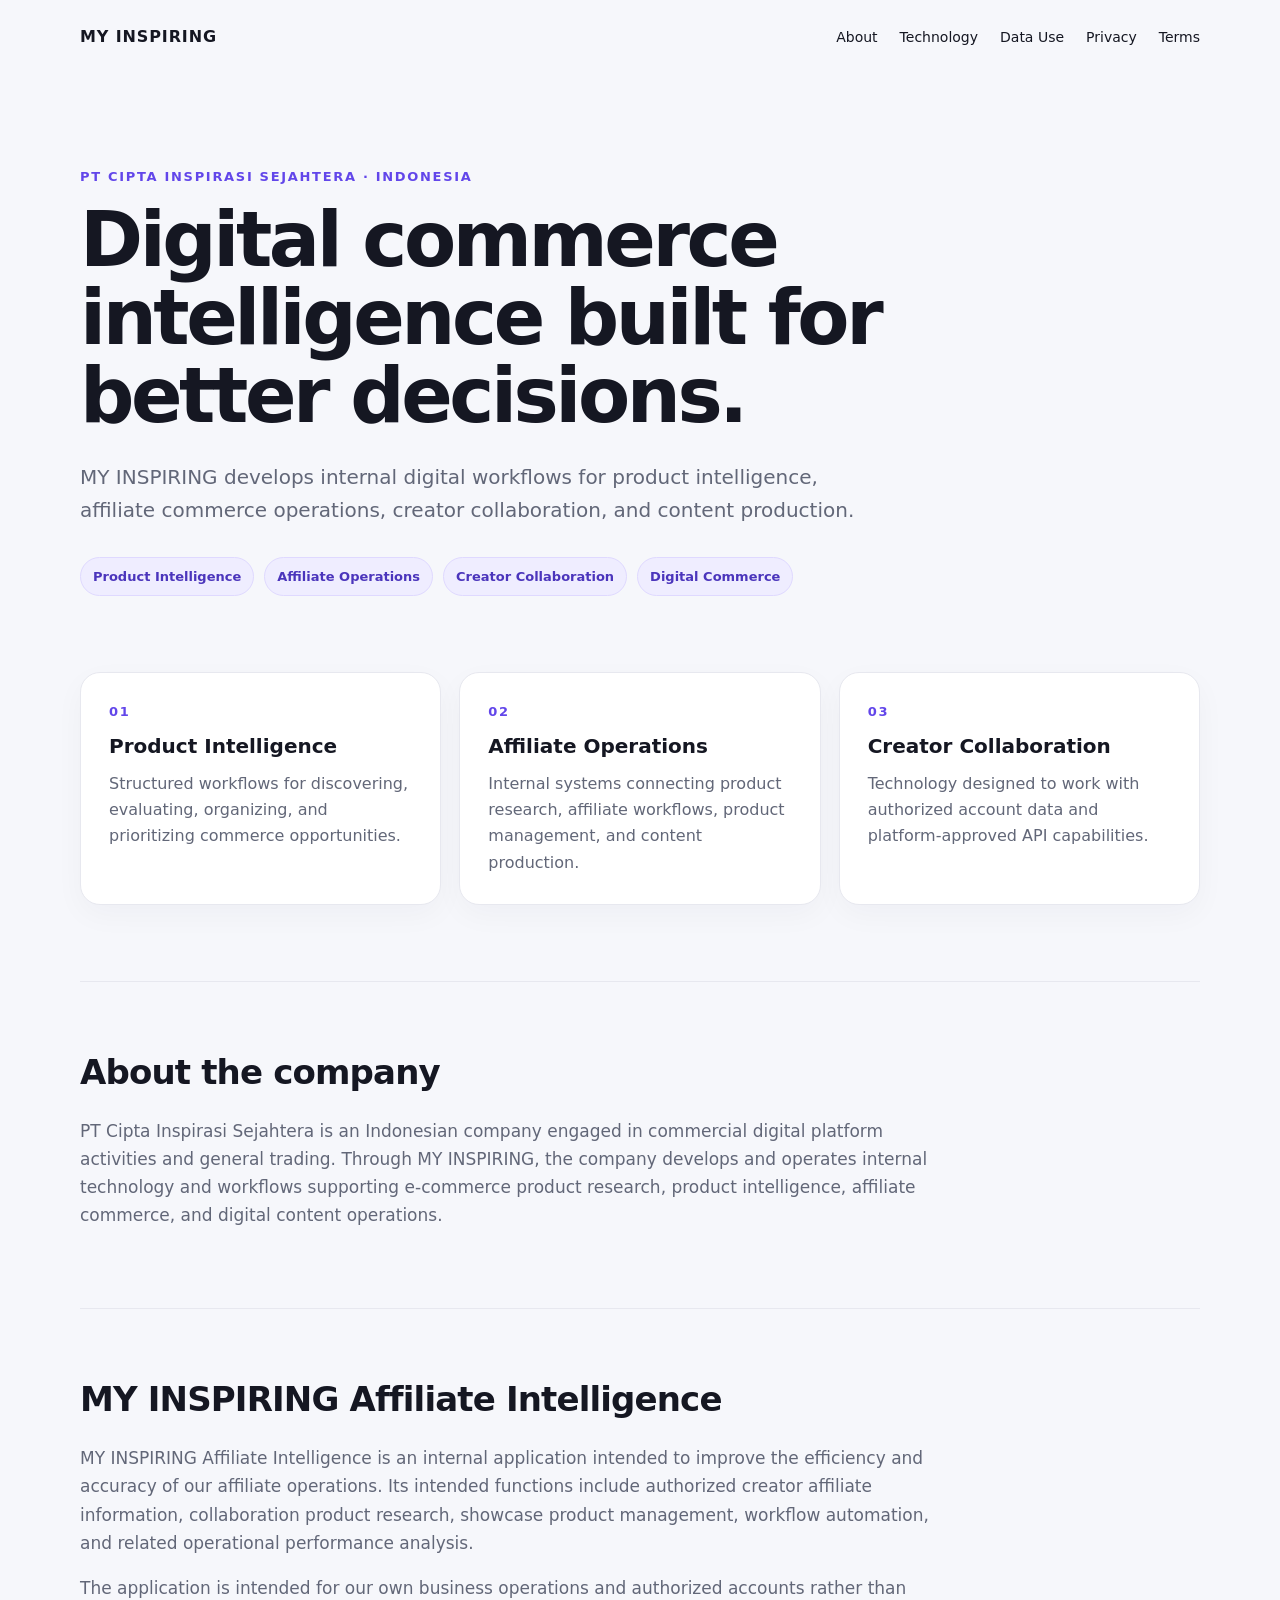
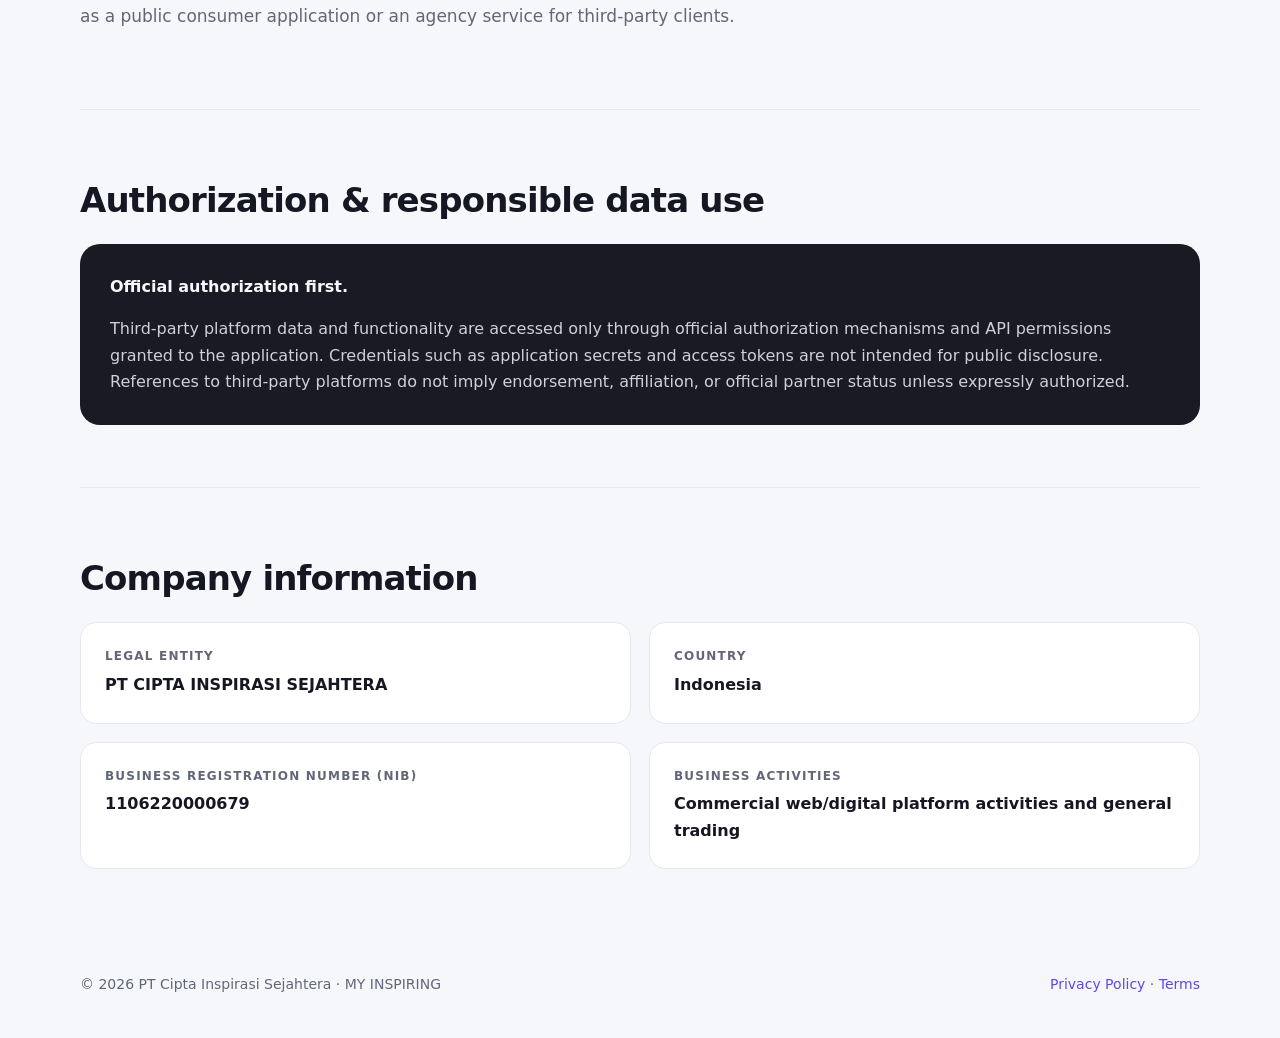
==== index.html @ 70752f1e "Add files via upload" ====
<!doctype html>
<html lang="en">
<head>
<meta charset="utf-8">
<meta name="viewport" content="width=device-width,initial-scale=1">
<title>MY INSPIRING | PT Cipta Inspirasi Sejahtera</title>
<meta name="description" content="MY INSPIRING — digital commerce, product intelligence, affiliate operations and internal technology by PT Cipta Inspirasi Sejahtera.">
<link rel="stylesheet" href="styles.css">
</head>
<body>
<div class="container">
<nav class="nav">
  <a class="brand" href="index.html">MY INSPIRING</a>
  <div class="navlinks">
    <a href="#about">About</a><a href="#technology">Technology</a>
    <a href="#data">Data Use</a><a href="privacy.html">Privacy</a><a href="terms.html">Terms</a>
  </div>
</nav>

<header class="hero">
  <div class="kicker">PT CIPTA INSPIRASI SEJAHTERA · INDONESIA</div>
  <h1>Digital commerce intelligence built for better decisions.</h1>
  <p class="lead">MY INSPIRING develops internal digital workflows for product intelligence, affiliate commerce operations, creator collaboration, and content production.</p>
  <div class="pills"><span class="pill">Product Intelligence</span><span class="pill">Affiliate Operations</span><span class="pill">Creator Collaboration</span><span class="pill">Digital Commerce</span></div>
</header>

<div class="grid">
  <article class="card"><div class="kicker">01</div><h3>Product Intelligence</h3><p>Structured workflows for discovering, evaluating, organizing, and prioritizing commerce opportunities.</p></article>
  <article class="card"><div class="kicker">02</div><h3>Affiliate Operations</h3><p>Internal systems connecting product research, affiliate workflows, product management, and content production.</p></article>
  <article class="card"><div class="kicker">03</div><h3>Creator Collaboration</h3><p>Technology designed to work with authorized account data and platform-approved API capabilities.</p></article>
</div>

<section id="about">
  <h2>About the company</h2>
  <p class="copy">PT Cipta Inspirasi Sejahtera is an Indonesian company engaged in commercial digital platform activities and general trading. Through MY INSPIRING, the company develops and operates internal technology and workflows supporting e-commerce product research, product intelligence, affiliate commerce, and digital content operations.</p>
</section>

<section id="technology">
  <h2>MY INSPIRING Affiliate Intelligence</h2>
  <p class="copy">MY INSPIRING Affiliate Intelligence is an internal application intended to improve the efficiency and accuracy of our affiliate operations. Its intended functions include authorized creator affiliate information, collaboration product research, showcase product management, workflow automation, and related operational performance analysis.</p>
  <p class="copy">The application is intended for our own business operations and authorized accounts rather than as a public consumer application or an agency service for third-party clients.</p>
</section>

<section id="data">
  <h2>Authorization & responsible data use</h2>
  <div class="notice">
    <strong>Official authorization first.</strong>
    <p>Third-party platform data and functionality are accessed only through official authorization mechanisms and API permissions granted to the application. Credentials such as application secrets and access tokens are not intended for public disclosure. References to third-party platforms do not imply endorsement, affiliation, or official partner status unless expressly authorized.</p>
  </div>
</section>

<section>
  <h2>Company information</h2>
  <div class="info">
    <div><div class="label">Legal entity</div><div class="value">PT CIPTA INSPIRASI SEJAHTERA</div></div>
    <div><div class="label">Country</div><div class="value">Indonesia</div></div>
    <div><div class="label">Business Registration Number (NIB)</div><div class="value">1106220000679</div></div>
    <div><div class="label">Business activities</div><div class="value">Commercial web/digital platform activities and general trading</div></div>
  </div>
</section>

<footer><div class="row"><span>© 2026 PT Cipta Inspirasi Sejahtera · MY INSPIRING</span><span><a href="privacy.html">Privacy Policy</a> · <a href="terms.html">Terms</a></span></div></footer>
</div>
</body></html>
---- styles.css ----
:root{
  --bg:#f6f7fb;--surface:#ffffff;--ink:#151722;--muted:#626778;
  --line:#e7e8ef;--accent:#6246ea;--accent2:#8d79f6;--soft:#efedff;
  --max:1120px
}
*{box-sizing:border-box}
html{scroll-behavior:smooth}
body{margin:0;background:var(--bg);color:var(--ink);font-family:Inter,ui-sans-serif,system-ui,-apple-system,"Segoe UI",Roboto,Arial,sans-serif;line-height:1.65}
a{color:var(--accent);text-decoration:none}
a:hover{text-decoration:underline}
.container{width:min(var(--max),calc(100% - 40px));margin:auto}
.nav{display:flex;align-items:center;justify-content:space-between;padding:24px 0}
.brand{font-weight:850;letter-spacing:.055em;color:var(--ink)}
.navlinks{display:flex;gap:22px;font-size:14px}.navlinks a{color:var(--ink)}
.hero{padding:92px 0 76px}
.kicker{font-size:13px;letter-spacing:.13em;text-transform:uppercase;color:var(--accent);font-weight:800}
h1{font-size:clamp(42px,7vw,76px);line-height:1.03;letter-spacing:-.045em;max-width:920px;margin:13px 0 25px}
.lead{font-size:20px;color:var(--muted);max-width:780px;margin:0}
.pills{display:flex;flex-wrap:wrap;gap:10px;margin-top:30px}
.pill{background:var(--soft);color:#4b35bc;border:1px solid #dfd9ff;border-radius:999px;padding:8px 12px;font-size:13px;font-weight:700}
.grid{display:grid;grid-template-columns:repeat(3,1fr);gap:18px;margin-bottom:76px}
.card{background:var(--surface);border:1px solid var(--line);border-radius:20px;padding:28px;box-shadow:0 10px 30px rgba(25,25,45,.035)}
.card h3{margin:7px 0 8px;font-size:20px}.card p{margin:0;color:var(--muted)}
section{padding:62px 0;border-top:1px solid var(--line)}
h2{font-size:34px;letter-spacing:-.025em;margin:0 0 16px}
.copy{max-width:850px;color:var(--muted);font-size:17px}
.info{display:grid;grid-template-columns:1fr 1fr;gap:18px}
.info>div{background:var(--surface);border:1px solid var(--line);border-radius:16px;padding:24px}
.label{font-size:12px;text-transform:uppercase;letter-spacing:.1em;color:var(--muted);font-weight:800}
.value{margin-top:5px;font-weight:650}
.notice{background:#191a24;color:#f6f6fb;border-radius:20px;padding:30px}.notice p{color:#cfd0da;margin-bottom:0}
footer{padding:42px 0;color:var(--muted);font-size:14px}
footer .row{display:flex;justify-content:space-between;gap:20px;flex-wrap:wrap}
.legal-page{max-width:850px;margin:0 auto;padding:30px 20px 70px}
.legal-page h1{font-size:48px}.legal-page h2{font-size:25px;margin-top:38px}.legal-page p,.legal-page li{color:var(--muted)}
.back{display:inline-block;margin:20px 0 12px}
@media(max-width:760px){.navlinks{display:none}.hero{padding:55px 0}.grid,.info{grid-template-columns:1fr}h1{font-size:44px}}
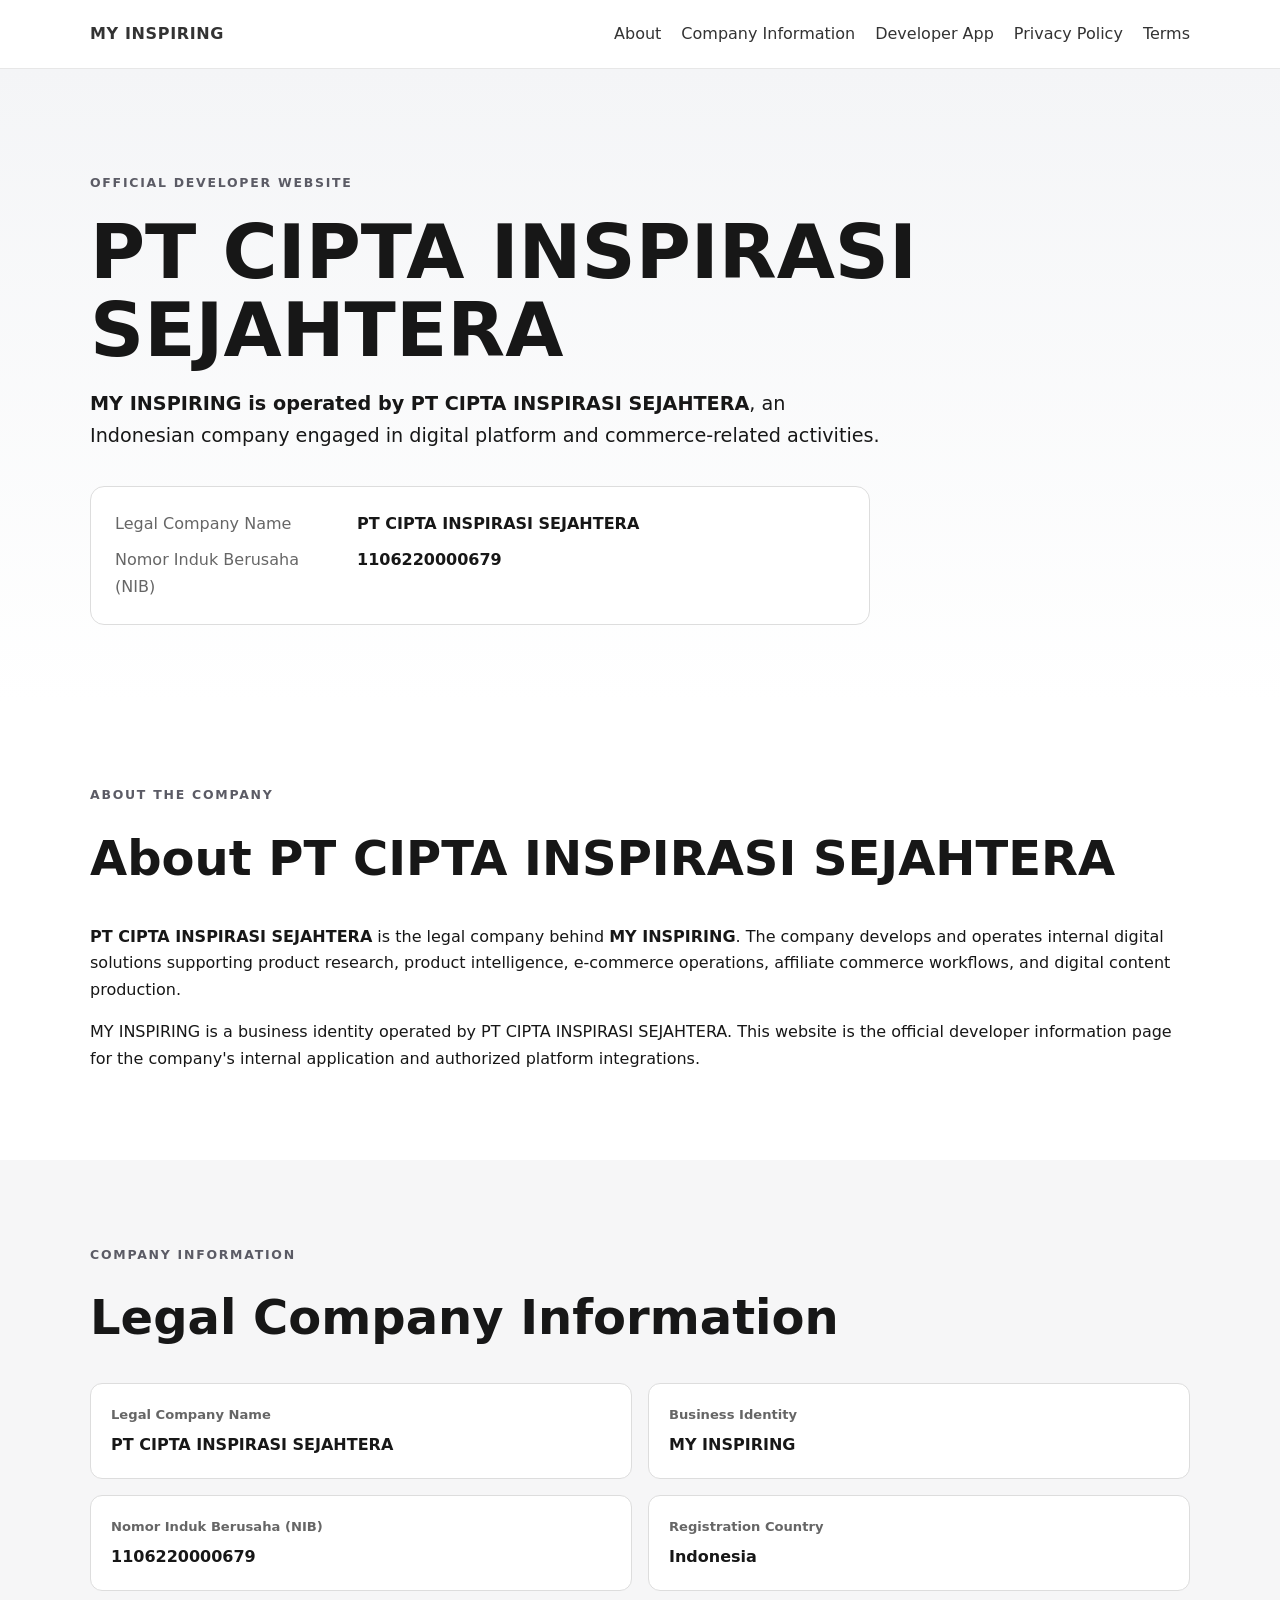
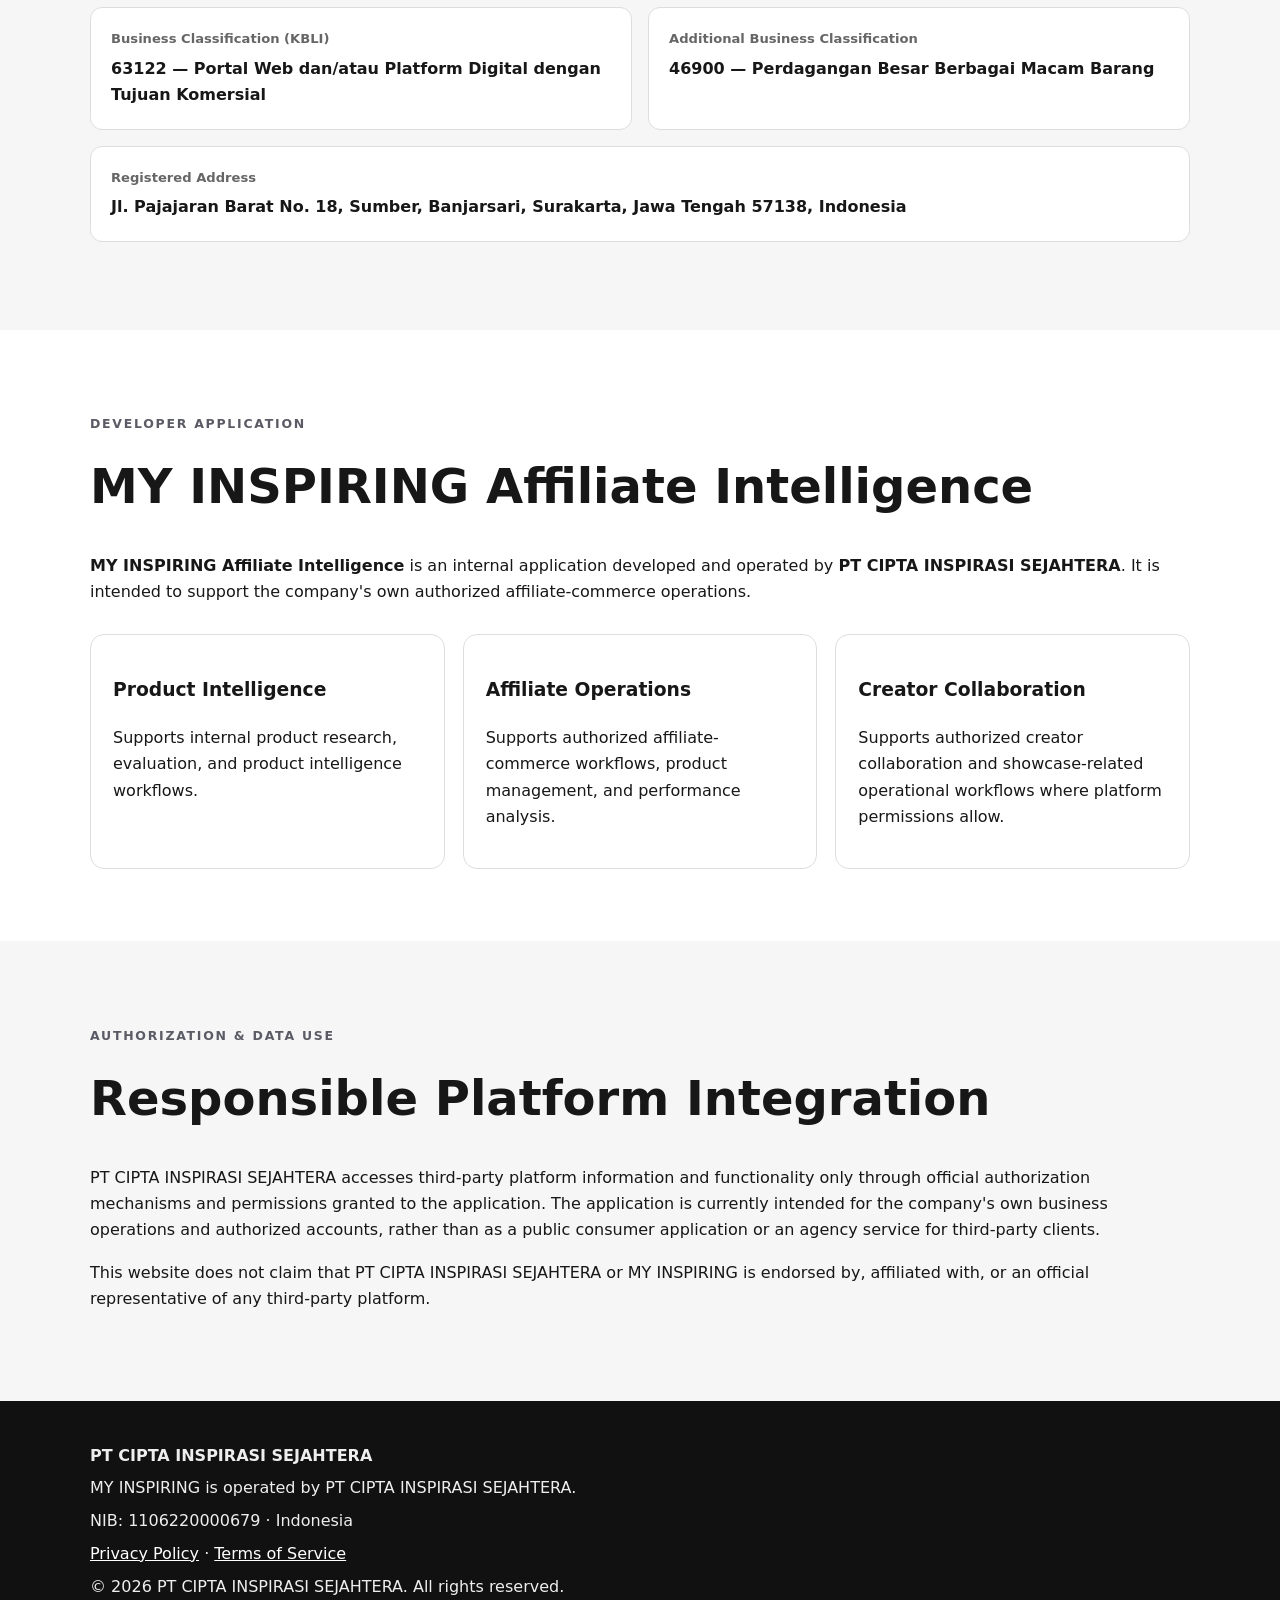
==== commit c22f9045: "Add files via upload" ====
--- a/index.html
+++ b/index.html
@@ -1,64 +1,126 @@
 <!doctype html>
 <html lang="en">
 <head>
-<meta charset="utf-8">
-<meta name="viewport" content="width=device-width,initial-scale=1">
-<title>MY INSPIRING | PT Cipta Inspirasi Sejahtera</title>
-<meta name="description" content="MY INSPIRING — digital commerce, product intelligence, affiliate operations and internal technology by PT Cipta Inspirasi Sejahtera.">
-<link rel="stylesheet" href="styles.css">
+  <meta charset="utf-8">
+  <meta name="viewport" content="width=device-width, initial-scale=1">
+  <title>PT CIPTA INSPIRASI SEJAHTERA | MY INSPIRING</title>
+  <meta name="description" content="Official developer website of PT CIPTA INSPIRASI SEJAHTERA, the Indonesian company that operates MY INSPIRING and MY INSPIRING Affiliate Intelligence.">
+  <meta name="author" content="PT CIPTA INSPIRASI SEJAHTERA">
+  <meta property="og:title" content="PT CIPTA INSPIRASI SEJAHTERA | MY INSPIRING">
+  <meta property="og:description" content="Official developer website of PT CIPTA INSPIRASI SEJAHTERA.">
+  <meta property="og:type" content="website">
+  <meta property="og:url" content="https://coffeeparahyangan25-byte.github.io/my-inspiring-company/">
+  <link rel="canonical" href="https://coffeeparahyangan25-byte.github.io/my-inspiring-company/">
+  <link rel="stylesheet" href="styles.css">
+  <script type="application/ld+json">
+  {
+    "@context": "https://schema.org",
+    "@type": "Organization",
+    "name": "PT CIPTA INSPIRASI SEJAHTERA",
+    "legalName": "PT CIPTA INSPIRASI SEJAHTERA",
+    "alternateName": "MY INSPIRING",
+    "url": "https://coffeeparahyangan25-byte.github.io/my-inspiring-company/",
+    "identifier": {
+      "@type": "PropertyValue",
+      "name": "Nomor Induk Berusaha (NIB)",
+      "value": "1106220000679"
+    },
+    "address": {
+      "@type": "PostalAddress",
+      "streetAddress": "Jl. Pajajaran Barat No. 18, Sumber, Banjarsari",
+      "addressLocality": "Surakarta",
+      "addressRegion": "Jawa Tengah",
+      "postalCode": "57138",
+      "addressCountry": "ID"
+    }
+  }
+  </script>
 </head>
 <body>
-<div class="container">
-<nav class="nav">
-  <a class="brand" href="index.html">MY INSPIRING</a>
-  <div class="navlinks">
-    <a href="#about">About</a><a href="#technology">Technology</a>
-    <a href="#data">Data Use</a><a href="privacy.html">Privacy</a><a href="terms.html">Terms</a>
+<header class="site-header">
+  <div class="wrap nav">
+    <a class="brand" href="index.html">MY INSPIRING</a>
+    <nav aria-label="Primary navigation">
+      <a href="#about">About</a>
+      <a href="#company">Company Information</a>
+      <a href="#developer">Developer App</a>
+      <a href="privacy.html">Privacy Policy</a>
+      <a href="terms.html">Terms</a>
+    </nav>
   </div>
-</nav>
-
-<header class="hero">
-  <div class="kicker">PT CIPTA INSPIRASI SEJAHTERA · INDONESIA</div>
-  <h1>Digital commerce intelligence built for better decisions.</h1>
-  <p class="lead">MY INSPIRING develops internal digital workflows for product intelligence, affiliate commerce operations, creator collaboration, and content production.</p>
-  <div class="pills"><span class="pill">Product Intelligence</span><span class="pill">Affiliate Operations</span><span class="pill">Creator Collaboration</span><span class="pill">Digital Commerce</span></div>
 </header>
 
-<div class="grid">
-  <article class="card"><div class="kicker">01</div><h3>Product Intelligence</h3><p>Structured workflows for discovering, evaluating, organizing, and prioritizing commerce opportunities.</p></article>
-  <article class="card"><div class="kicker">02</div><h3>Affiliate Operations</h3><p>Internal systems connecting product research, affiliate workflows, product management, and content production.</p></article>
-  <article class="card"><div class="kicker">03</div><h3>Creator Collaboration</h3><p>Technology designed to work with authorized account data and platform-approved API capabilities.</p></article>
-</div>
+<main>
+  <section class="hero">
+    <div class="wrap">
+      <p class="eyebrow">OFFICIAL DEVELOPER WEBSITE</p>
+      <h1>PT CIPTA INSPIRASI SEJAHTERA</h1>
+      <p class="lead"><strong>MY INSPIRING is operated by PT CIPTA INSPIRASI SEJAHTERA</strong>, an Indonesian company engaged in digital platform and commerce-related activities.</p>
+      <div class="legal-card">
+        <span>Legal Company Name</span>
+        <strong>PT CIPTA INSPIRASI SEJAHTERA</strong>
+        <span>Nomor Induk Berusaha (NIB)</span>
+        <strong>1106220000679</strong>
+      </div>
+    </div>
+  </section>
 
-<section id="about">
-  <h2>About the company</h2>
-  <p class="copy">PT Cipta Inspirasi Sejahtera is an Indonesian company engaged in commercial digital platform activities and general trading. Through MY INSPIRING, the company develops and operates internal technology and workflows supporting e-commerce product research, product intelligence, affiliate commerce, and digital content operations.</p>
-</section>
+  <section id="about" class="section">
+    <div class="wrap">
+      <p class="eyebrow">ABOUT THE COMPANY</p>
+      <h2>About PT CIPTA INSPIRASI SEJAHTERA</h2>
+      <p><strong>PT CIPTA INSPIRASI SEJAHTERA</strong> is the legal company behind <strong>MY INSPIRING</strong>. The company develops and operates internal digital solutions supporting product research, product intelligence, e-commerce operations, affiliate commerce workflows, and digital content production.</p>
+      <p>MY INSPIRING is a business identity operated by PT CIPTA INSPIRASI SEJAHTERA. This website is the official developer information page for the company's internal application and authorized platform integrations.</p>
+    </div>
+  </section>
 
-<section id="technology">
-  <h2>MY INSPIRING Affiliate Intelligence</h2>
-  <p class="copy">MY INSPIRING Affiliate Intelligence is an internal application intended to improve the efficiency and accuracy of our affiliate operations. Its intended functions include authorized creator affiliate information, collaboration product research, showcase product management, workflow automation, and related operational performance analysis.</p>
-  <p class="copy">The application is intended for our own business operations and authorized accounts rather than as a public consumer application or an agency service for third-party clients.</p>
-</section>
+  <section id="company" class="section alt">
+    <div class="wrap">
+      <p class="eyebrow">COMPANY INFORMATION</p>
+      <h2>Legal Company Information</h2>
+      <dl class="company-grid">
+        <div><dt>Legal Company Name</dt><dd>PT CIPTA INSPIRASI SEJAHTERA</dd></div>
+        <div><dt>Business Identity</dt><dd>MY INSPIRING</dd></div>
+        <div><dt>Nomor Induk Berusaha (NIB)</dt><dd>1106220000679</dd></div>
+        <div><dt>Registration Country</dt><dd>Indonesia</dd></div>
+        <div><dt>Business Classification (KBLI)</dt><dd>63122 — Portal Web dan/atau Platform Digital dengan Tujuan Komersial</dd></div>
+        <div><dt>Additional Business Classification</dt><dd>46900 — Perdagangan Besar Berbagai Macam Barang</dd></div>
+        <div class="wide"><dt>Registered Address</dt><dd>Jl. Pajajaran Barat No. 18, Sumber, Banjarsari, Surakarta, Jawa Tengah 57138, Indonesia</dd></div>
+      </dl>
+    </div>
+  </section>
 
-<section id="data">
-  <h2>Authorization & responsible data use</h2>
-  <div class="notice">
-    <strong>Official authorization first.</strong>
-    <p>Third-party platform data and functionality are accessed only through official authorization mechanisms and API permissions granted to the application. Credentials such as application secrets and access tokens are not intended for public disclosure. References to third-party platforms do not imply endorsement, affiliation, or official partner status unless expressly authorized.</p>
+  <section id="developer" class="section">
+    <div class="wrap">
+      <p class="eyebrow">DEVELOPER APPLICATION</p>
+      <h2>MY INSPIRING Affiliate Intelligence</h2>
+      <p><strong>MY INSPIRING Affiliate Intelligence</strong> is an internal application developed and operated by <strong>PT CIPTA INSPIRASI SEJAHTERA</strong>. It is intended to support the company's own authorized affiliate-commerce operations.</p>
+      <div class="cards">
+        <article><h3>Product Intelligence</h3><p>Supports internal product research, evaluation, and product intelligence workflows.</p></article>
+        <article><h3>Affiliate Operations</h3><p>Supports authorized affiliate-commerce workflows, product management, and performance analysis.</p></article>
+        <article><h3>Creator Collaboration</h3><p>Supports authorized creator collaboration and showcase-related operational workflows where platform permissions allow.</p></article>
+      </div>
+    </div>
+  </section>
+
+  <section class="section alt">
+    <div class="wrap">
+      <p class="eyebrow">AUTHORIZATION & DATA USE</p>
+      <h2>Responsible Platform Integration</h2>
+      <p>PT CIPTA INSPIRASI SEJAHTERA accesses third-party platform information and functionality only through official authorization mechanisms and permissions granted to the application. The application is currently intended for the company's own business operations and authorized accounts, rather than as a public consumer application or an agency service for third-party clients.</p>
+      <p>This website does not claim that PT CIPTA INSPIRASI SEJAHTERA or MY INSPIRING is endorsed by, affiliated with, or an official representative of any third-party platform.</p>
+    </div>
+  </section>
+</main>
+
+<footer>
+  <div class="wrap">
+    <strong>PT CIPTA INSPIRASI SEJAHTERA</strong>
+    <p>MY INSPIRING is operated by PT CIPTA INSPIRASI SEJAHTERA.</p>
+    <p>NIB: 1106220000679 · Indonesia</p>
+    <p><a href="privacy.html">Privacy Policy</a> · <a href="terms.html">Terms of Service</a></p>
+    <p>© 2026 PT CIPTA INSPIRASI SEJAHTERA. All rights reserved.</p>
   </div>
-</section>
-
-<section>
-  <h2>Company information</h2>
-  <div class="info">
-    <div><div class="label">Legal entity</div><div class="value">PT CIPTA INSPIRASI SEJAHTERA</div></div>
-    <div><div class="label">Country</div><div class="value">Indonesia</div></div>
-    <div><div class="label">Business Registration Number (NIB)</div><div class="value">1106220000679</div></div>
-    <div><div class="label">Business activities</div><div class="value">Commercial web/digital platform activities and general trading</div></div>
-  </div>
-</section>
-
-<footer><div class="row"><span>© 2026 PT Cipta Inspirasi Sejahtera · MY INSPIRING</span><span><a href="privacy.html">Privacy Policy</a> · <a href="terms.html">Terms</a></span></div></footer>
-</div>
-</body></html>
+</footer>
+</body>
+</html>
--- a/styles.css
+++ b/styles.css
@@ -1,37 +1 @@
-:root{
-  --bg:#f6f7fb;--surface:#ffffff;--ink:#151722;--muted:#626778;
-  --line:#e7e8ef;--accent:#6246ea;--accent2:#8d79f6;--soft:#efedff;
-  --max:1120px
-}
-*{box-sizing:border-box}
-html{scroll-behavior:smooth}
-body{margin:0;background:var(--bg);color:var(--ink);font-family:Inter,ui-sans-serif,system-ui,-apple-system,"Segoe UI",Roboto,Arial,sans-serif;line-height:1.65}
-a{color:var(--accent);text-decoration:none}
-a:hover{text-decoration:underline}
-.container{width:min(var(--max),calc(100% - 40px));margin:auto}
-.nav{display:flex;align-items:center;justify-content:space-between;padding:24px 0}
-.brand{font-weight:850;letter-spacing:.055em;color:var(--ink)}
-.navlinks{display:flex;gap:22px;font-size:14px}.navlinks a{color:var(--ink)}
-.hero{padding:92px 0 76px}
-.kicker{font-size:13px;letter-spacing:.13em;text-transform:uppercase;color:var(--accent);font-weight:800}
-h1{font-size:clamp(42px,7vw,76px);line-height:1.03;letter-spacing:-.045em;max-width:920px;margin:13px 0 25px}
-.lead{font-size:20px;color:var(--muted);max-width:780px;margin:0}
-.pills{display:flex;flex-wrap:wrap;gap:10px;margin-top:30px}
-.pill{background:var(--soft);color:#4b35bc;border:1px solid #dfd9ff;border-radius:999px;padding:8px 12px;font-size:13px;font-weight:700}
-.grid{display:grid;grid-template-columns:repeat(3,1fr);gap:18px;margin-bottom:76px}
-.card{background:var(--surface);border:1px solid var(--line);border-radius:20px;padding:28px;box-shadow:0 10px 30px rgba(25,25,45,.035)}
-.card h3{margin:7px 0 8px;font-size:20px}.card p{margin:0;color:var(--muted)}
-section{padding:62px 0;border-top:1px solid var(--line)}
-h2{font-size:34px;letter-spacing:-.025em;margin:0 0 16px}
-.copy{max-width:850px;color:var(--muted);font-size:17px}
-.info{display:grid;grid-template-columns:1fr 1fr;gap:18px}
-.info>div{background:var(--surface);border:1px solid var(--line);border-radius:16px;padding:24px}
-.label{font-size:12px;text-transform:uppercase;letter-spacing:.1em;color:var(--muted);font-weight:800}
-.value{margin-top:5px;font-weight:650}
-.notice{background:#191a24;color:#f6f6fb;border-radius:20px;padding:30px}.notice p{color:#cfd0da;margin-bottom:0}
-footer{padding:42px 0;color:var(--muted);font-size:14px}
-footer .row{display:flex;justify-content:space-between;gap:20px;flex-wrap:wrap}
-.legal-page{max-width:850px;margin:0 auto;padding:30px 20px 70px}
-.legal-page h1{font-size:48px}.legal-page h2{font-size:25px;margin-top:38px}.legal-page p,.legal-page li{color:var(--muted)}
-.back{display:inline-block;margin:20px 0 12px}
-@media(max-width:760px){.navlinks{display:none}.hero{padding:55px 0}.grid,.info{grid-template-columns:1fr}h1{font-size:44px}}
+*{box-sizing:border-box}html{scroll-behavior:smooth}body{margin:0;font-family:Inter,ui-sans-serif,system-ui,-apple-system,BlinkMacSystemFont,"Segoe UI",sans-serif;color:#171717;background:#fff;line-height:1.65}.wrap{width:min(1100px,calc(100% - 40px));margin:auto}.site-header{position:sticky;top:0;background:rgba(255,255,255,.96);border-bottom:1px solid #e7e7e7;z-index:10}.nav{display:flex;align-items:center;justify-content:space-between;gap:24px;min-height:68px}.brand{font-weight:800;letter-spacing:.04em;color:#111;text-decoration:none}.nav nav{display:flex;gap:20px;flex-wrap:wrap}.nav a{color:#333;text-decoration:none}.hero{padding:92px 0 76px;background:linear-gradient(180deg,#f4f5f7,#fff)}.eyebrow{font-size:.78rem;font-weight:800;letter-spacing:.14em;color:#5b5b65}.hero h1{font-size:clamp(2.2rem,6vw,4.7rem);line-height:1.04;margin:.25em 0}.lead{font-size:1.2rem;max-width:800px}.legal-card{margin-top:34px;display:grid;grid-template-columns:220px 1fr;gap:10px 22px;padding:24px;border:1px solid #ddd;border-radius:14px;background:#fff;max-width:780px}.legal-card span{color:#666}.section{padding:72px 0}.section.alt{background:#f6f6f7}.section h2,.legal h1{font-size:clamp(1.8rem,4vw,3rem);margin:.15em 0 .55em}.company-grid{display:grid;grid-template-columns:repeat(2,1fr);gap:16px}.company-grid div{padding:20px;background:#fff;border:1px solid #ddd;border-radius:12px}.company-grid .wide{grid-column:1/-1}.company-grid dt{font-size:.82rem;color:#666;font-weight:700}.company-grid dd{margin:6px 0 0;font-weight:650}.cards{display:grid;grid-template-columns:repeat(3,1fr);gap:18px;margin-top:28px}.cards article{border:1px solid #ddd;border-radius:14px;padding:22px}.legal{padding-top:72px;padding-bottom:72px;max-width:900px}.legal h2{margin-top:36px}footer{background:#111;color:#eee;padding:42px 0}footer a{color:#fff}footer p{margin:.4em 0}@media(max-width:760px){.nav{align-items:flex-start;flex-direction:column;padding:15px 0}.nav nav{gap:12px}.hero{padding-top:62px}.legal-card,.company-grid,.cards{grid-template-columns:1fr}.company-grid .wide{grid-column:auto}}
